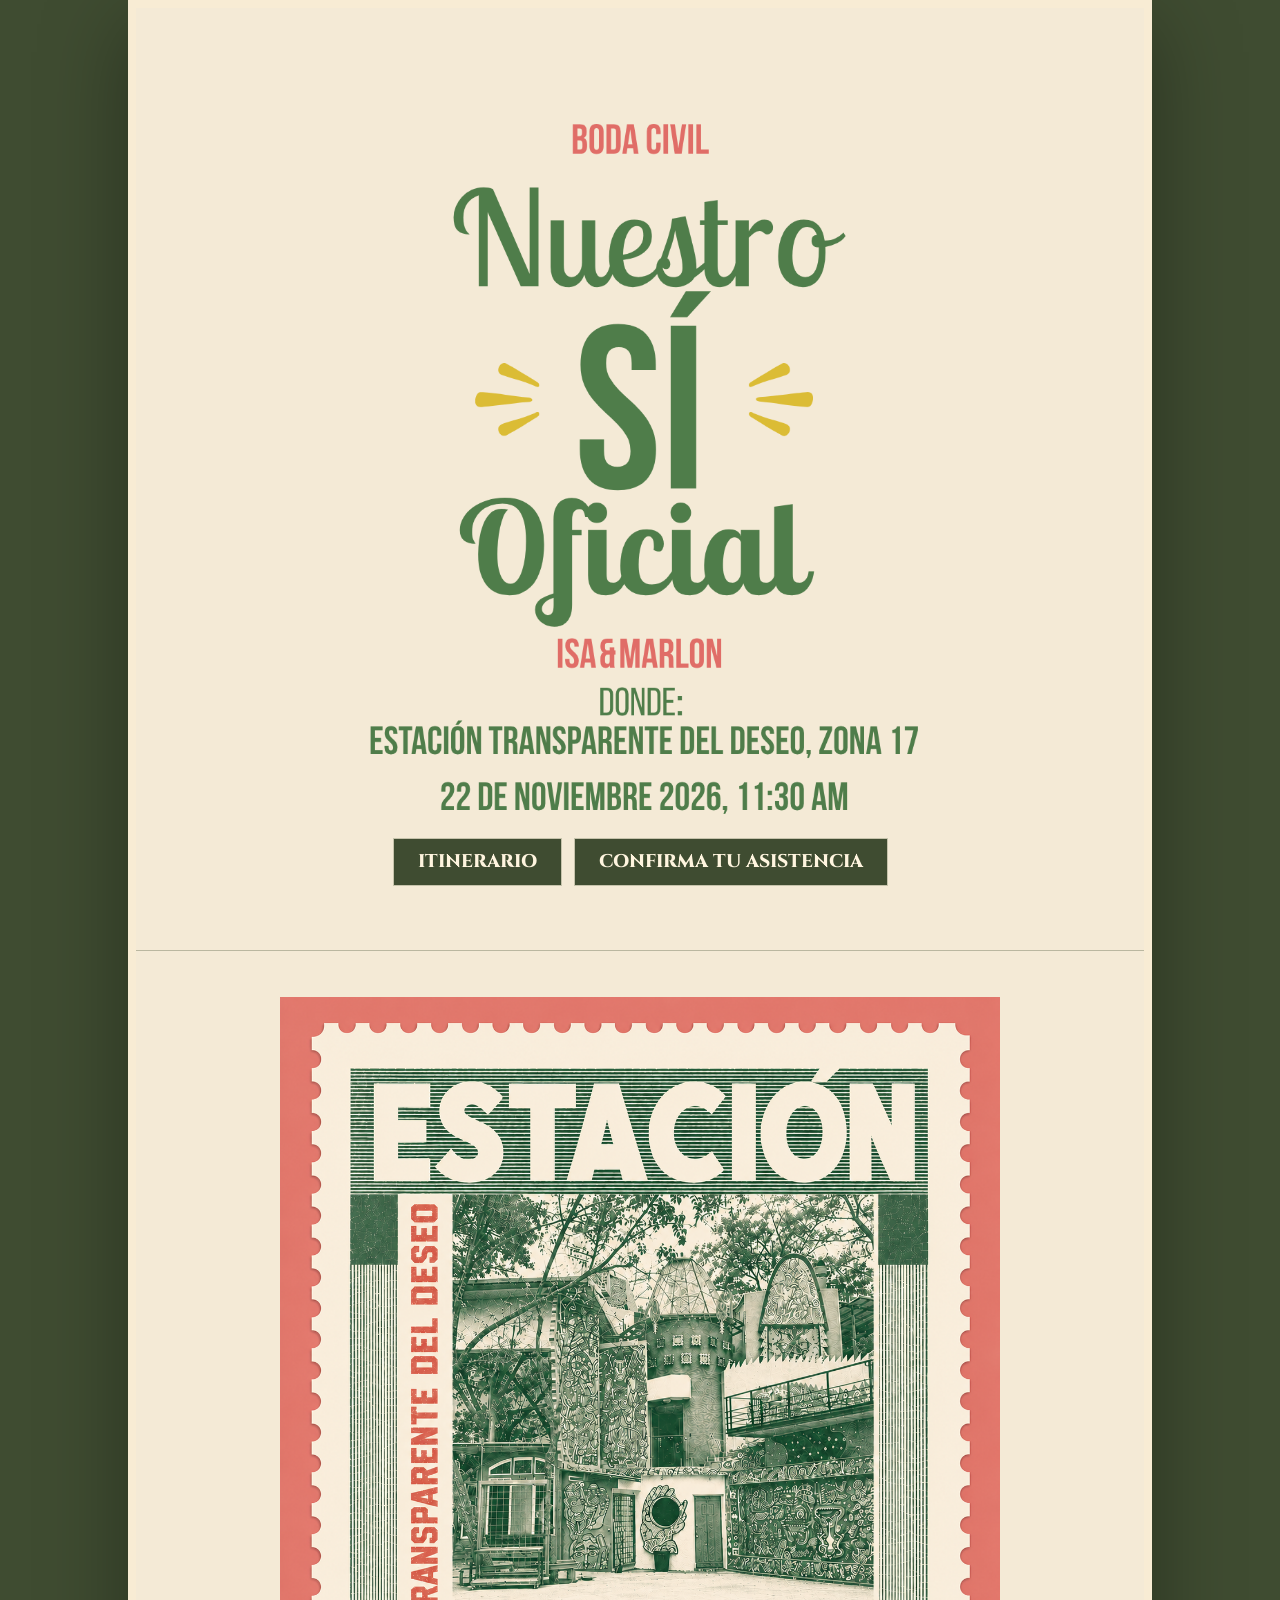
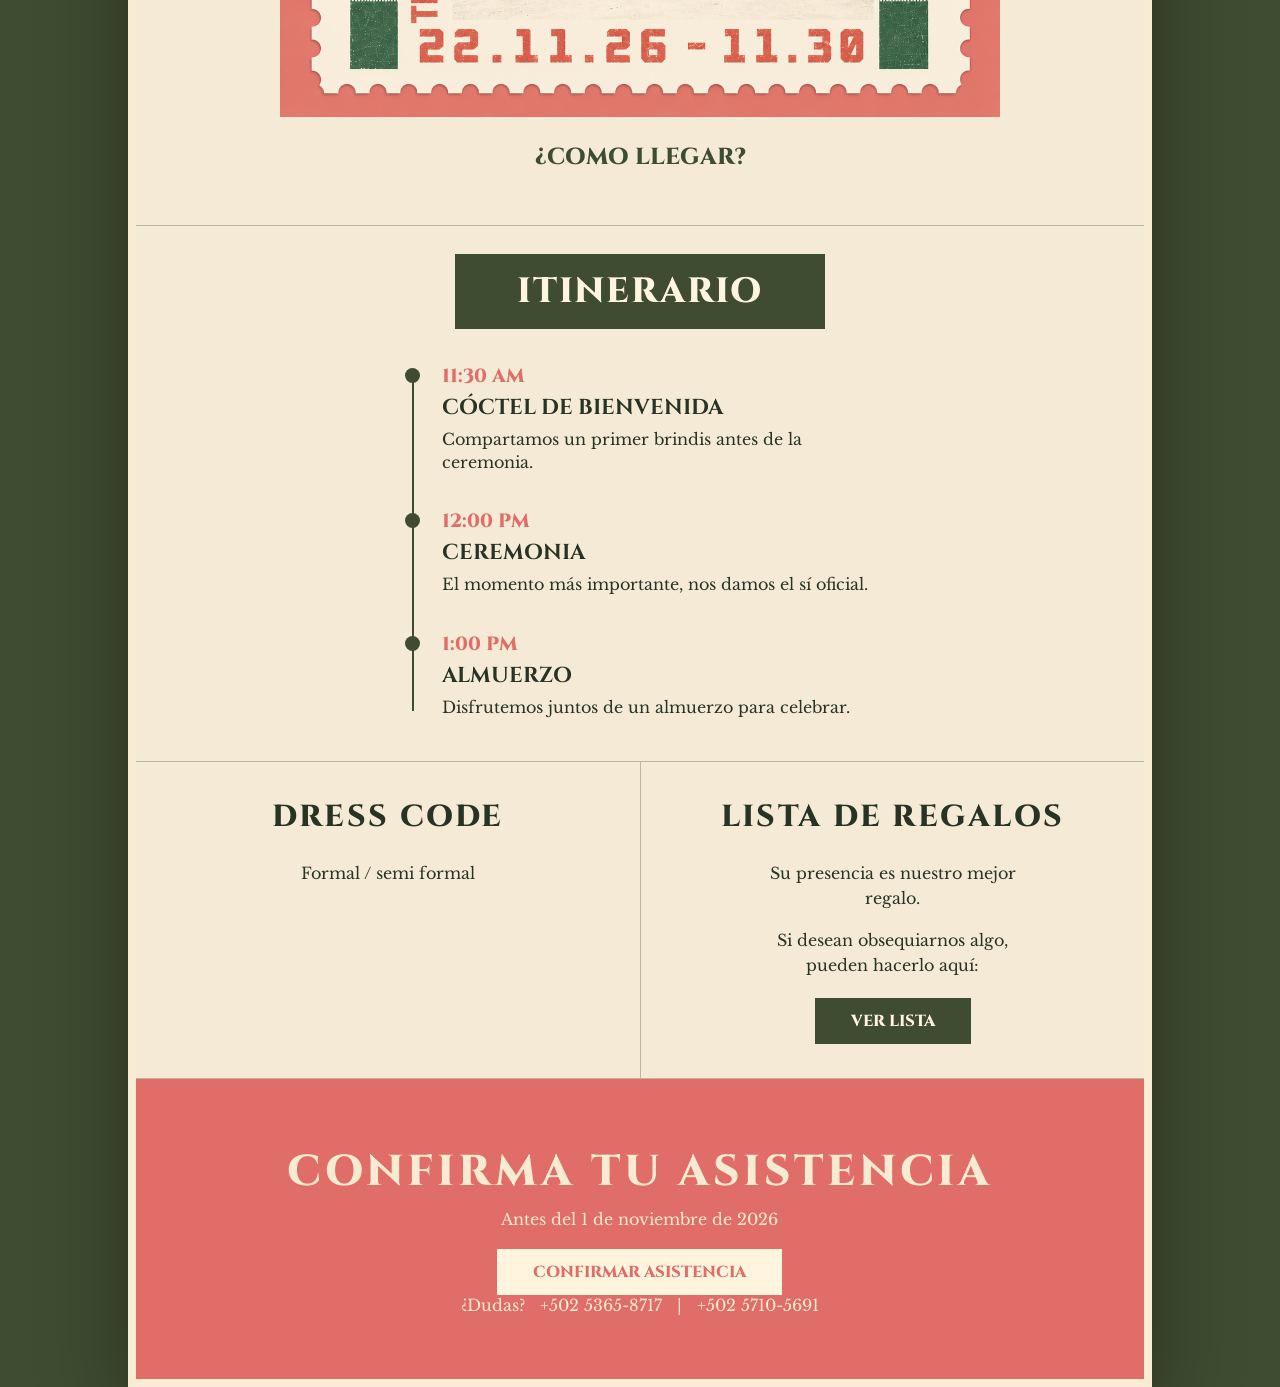
==== civil/index.html @ 9ce02ec8 "changed homepage-title, added postal, changed background color" ====
<!DOCTYPE html>
<html lang="es">
<head>
  <meta charset="UTF-8">
  <meta name="viewport" content="width=device-width, initial-scale=1.0">
  <title>Boda Civil | Isa & Marlon</title>
  <link rel="preconnect" href="https://fonts.googleapis.com">
  <link rel="preconnect" href="https://fonts.gstatic.com" crossorigin>
  <link href="https://fonts.googleapis.com/css2?family=Cinzel:wght@600;700;800&family=Libre+Baskerville:ital,wght@0,400;0,700;1,400&family=Parisienne&display=swap" rel="stylesheet">
  <link rel="stylesheet" href="/civil/style.css">
</head>
<body>
  <main class="civil-poster">
    <section class="civil-hero" id="inicio">
      <div class="hero-title">
        <img class="homepage-title" src="/civil/assets/homepage-title.png" alt="Boda civil. Isa y Marlon. Nuestro sí oficial. 24 de mayo de 2025. ¡Nos encantaría que nos acompañes!">
        <nav class="civil-nav" aria-label="Navegación boda civil">
          <a href="#itinerario">Itinerario</a>
          <a href="#asistencia">Confirma tu asistencia</a>
        </nav>
      </div>
    </section>

    <section class="postal-section" aria-label="Postal de boda civil">
      <a class="postal-link" href="https://waze.com/ul/h9fxem99bb" target="_blank" rel="noopener" aria-label="Abrir ubicación de la boda civil en Waze">
        <img class="postal-image" src="/civil/assets/postal.PNG" alt="Postal de la boda civil de Isa y Marlon">
      </a>
      <a class="postal-directions" href="https://waze.com/ul/h9fxem99bb" target="_blank" rel="noopener">¿Como llegar?</a>
    </section>

    <section class="itinerary" id="itinerario">
      <h2>Itinerario</h2>
      <div class="timeline">
        <ol class="timeline-list">
          <li>
            <time>11:30 AM</time>
            <h3>Cóctel de bienvenida</h3>
            <p>Compartamos un primer brindis antes de la ceremonia.</p>
          </li>
          <li>
            <time>12:00 PM</time>
            <h3>Ceremonia</h3>
            <p>El momento más importante, nos damos el sí oficial.</p>
          </li>
          <li>
            <time>1:00 PM</time>
            <h3>Almuerzo</h3>
            <p>Disfrutemos juntos de un almuerzo para celebrar.</p>
          </li>
        </ol>
      </div>
    </section>

    <section class="info-grid">
      <article class="dress-code">
        <h2>Dress code</h2>
        <p>Formal / semi formal</p>
      </article>

      <article class="gifts">
        <h2>Lista de regalos</h2>
        <p>Su presencia es nuestro mejor regalo.</p>
        <p>Si desean obsequiarnos algo, pueden hacerlo aquí:</p>
        <button class="button" type="button" data-open-gifts>Ver lista</button>
      </article>
    </section>

    <section class="rsvp" id="asistencia">
      <div class="rsvp-copy">
        <h2>Confirma tu asistencia</h2>
        <p>Antes del 1 de noviembre de 2026</p>
        <button class="rsvp-button" type="button" data-open-rsvp>Confirmar asistencia</button>
        <p class="contact">¿Dudas? &nbsp; +502 5365-8717 &nbsp; | &nbsp; +502 5710-5691</p>
      </div>
    </section>

  </main>

  <div class="modal" data-rsvp-modal aria-hidden="true">
    <div class="modal-backdrop" data-close-rsvp></div>
    <form class="rsvp-form" data-rsvp-form data-allow-plus-one="true">
      <input type="hidden" name="sheetName" value="Sheet2">
      <button class="modal-close" type="button" data-close-rsvp aria-label="Cerrar formulario">×</button>
      <h2>Confirma tu asistencia</h2>

      <label>
        Nombre del invitado
        <input type="text" name="guestName" autocomplete="name" required>
      </label>

      <label data-plus-one-field>
        Nombre del/la acompañante
        <input type="text" name="companionName" autocomplete="name">
      </label>

      <label class="checkbox-field" data-children-field>
        <input type="checkbox" name="hasChildren" data-children-checkbox>
        Vienen niños
      </label>

      <label class="children-count" data-children-count data-children-field>
        ¿Cuántos niños?
        <input type="number" name="childrenCount" min="1" step="1" disabled>
      </label>

      <button class="rsvp-button" type="submit">Enviar confirmación</button>
      <p class="form-message" data-form-message role="status"></p>
    </form>
  </div>

  <div class="modal gifts-modal" data-gifts-modal aria-hidden="true">
    <div class="modal-backdrop" data-close-gifts></div>
    <div class="image-modal-panel" role="dialog" aria-modal="true" aria-label="Lista de regalos">
      <button class="modal-close" type="button" data-close-gifts aria-label="Cerrar lista de regalos">×</button>
      <a class="image-modal-link" href="https://www2.max.com.gt/bodas/index/regalos/boda/43006/pareja/fuentes-montes/fecha/28-11-2026" target="_blank" rel="noopener" aria-label="Abrir lista de regalos en Bodas Max">
        <img class="image-modal-image" src="/assets/bodasmax.png" alt="Lista de regalos en Bodas Max">
      </a>
      <img class="image-modal-image" src="/assets/bodassiman.png" alt="Lista de regalos en Bodas Siman">
    </div>
  </div>

  <script src="/script.js"></script>
</body>
</html>
---- civil/style.css ----
:root {
  --paper: #f4ead6;
  --paper-deep: #ead8bb;
  --ink: #293323;
  --green: #3f4c31;
  --gold: #b58a4a;
  --rose: #e06d67;
  --cream: #fff5df;
}

* {
  box-sizing: border-box;
}

html {
  scroll-behavior: smooth;
}

body {
  margin: 0;
  color: var(--ink);
  background: var(--green);
  font-family: "Libre Baskerville", Georgia, serif;
}

body::before {
  content: none;
}

a {
  color: inherit;
  text-decoration: none;
}

button,
input {
  font: inherit;
}

.civil-poster {
  width: min(100%, 1024px);
  margin: 0 auto;
  overflow: hidden;
  background: var(--paper);
  border: 8px solid #f8ecd4;
  box-shadow: 0 24px 80px rgba(0, 0, 0, .35);
}

.civil-nav {
  display: flex;
  flex-wrap: wrap;
  align-items: center;
  justify-content: center;
  gap: 12px;
  margin-top: clamp(-22px, -4vw, -12px);
  width: 100%;
  font-family: "Cinzel", serif;
  font-size: clamp(.92rem, 2vw, 1.15rem);
  font-weight: 800;
  text-transform: uppercase;
}

.civil-nav a {
  display: inline-flex;
  align-items: center;
  justify-content: center;
  min-height: 48px;
  padding: 0 24px;
  color: var(--cream);
  background: var(--green);
  border: 1px solid rgba(255, 245, 223, .7);
  line-height: 1;
}

.civil-nav a:hover,
.civil-nav a:focus-visible {
  background: var(--rose);
}

.civil-hero {
  position: relative;
  display: grid;
  place-items: center;
  min-height: 900px;
  padding: 80px 30px 64px;
  text-align: center;
}

.hero-title {
  position: relative;
  z-index: 2;
  display: grid;
  gap: 12px;
  justify-items: center;
  width: 100%;
}

.homepage-title {
  display: block;
  width: min(92%, 720px);
  max-height: 760px;
  height: auto;
  object-fit: contain;
}

.eyebrow,
.date,
.names,
.itinerary h2,
.info-grid h2,
.rsvp h2 {
  font-family: "Cinzel", serif;
  font-weight: 800;
  text-transform: uppercase;
}

.eyebrow {
  margin: 0 0 14px;
  color: var(--green);
  font-size: 1.35rem;
  letter-spacing: .18em;
}

.hero-title h1 {
  margin: 0;
  color: var(--green);
  font-family: "Cinzel", serif;
  font-size: clamp(4rem, 12vw, 8.6rem);
  line-height: .84;
  text-transform: uppercase;
}

.hero-title h1 span {
  display: block;
  font-size: 1.55em;
  line-height: .78;
}

.hero-title h1::after {
  display: block;
  content: "Oficial";
  color: var(--rose);
}

.names {
  margin: 22px 0 12px;
  font-size: clamp(1.5rem, 4vw, 2.35rem);
  letter-spacing: .08em;
}

.date {
  margin: 0 0 28px;
  color: var(--green);
  font-size: clamp(1rem, 2.6vw, 1.35rem);
  letter-spacing: .09em;
}

.intro,
.invitation {
  width: min(100%, 380px);
  margin: 0 auto 14px;
  line-height: 1.55;
}

.invitation {
  font-style: italic;
  font-weight: 700;
}

.postal-section {
  display: grid;
  gap: 18px;
  justify-items: center;
  padding: 46px 34px;
  border-top: 1px solid rgba(63, 76, 49, .32);
  border-bottom: 1px solid rgba(63, 76, 49, .32);
}

.postal-link {
  display: block;
  width: min(100%, 720px);
  transition: filter .18s ease, transform .18s ease;
}

.postal-link:hover,
.postal-link:focus-visible {
  filter: drop-shadow(4px 6px 0 rgba(63, 76, 49, .18));
  transform: translateY(-3px);
}

.postal-image {
  display: block;
  width: 100%;
  height: auto;
  object-fit: contain;
}

.postal-directions {
  display: inline-flex;
  align-items: center;
  justify-content: center;
  min-height: 44px;
  color: var(--green);
  font-family: "Cinzel", serif;
  font-size: clamp(1.1rem, 2.6vw, 1.45rem);
  font-weight: 800;
  text-transform: uppercase;
}

.postal-directions:hover,
.postal-directions:focus-visible {
  color: var(--rose);
}

.itinerary {
  padding: 0 26px 42px;
  border-bottom: 1px solid rgba(63, 76, 49, .32);
}

.itinerary h2 {
  width: fit-content;
  margin: 28px auto 34px;
  padding: 14px 62px;
  color: var(--cream);
  background: var(--green);
  font-size: clamp(1.6rem, 4vw, 2.2rem);
  letter-spacing: .05em;
}

.timeline {
  display: grid;
  grid-template-columns: minmax(260px, 480px);
  justify-content: center;
}

.timeline-list {
  position: relative;
  display: grid;
  gap: 34px;
  margin: 0;
  padding: 0 0 0 42px;
  list-style: none;
}

.timeline-list::before {
  position: absolute;
  top: 8px;
  bottom: 8px;
  left: 12px;
  width: 2px;
  content: "";
  background: var(--green);
}

.timeline-list li {
  position: relative;
}

.timeline-list li::before {
  position: absolute;
  top: 5px;
  left: -37px;
  width: 15px;
  height: 15px;
  content: "";
  background: var(--green);
  border-radius: 999px;
}

.timeline-list time {
  color: var(--rose);
  font-family: "Cinzel", serif;
  font-size: 1.2rem;
  font-weight: 800;
}

.timeline-list h3 {
  margin: 4px 0 6px;
  font-family: "Cinzel", serif;
  font-size: 1.35rem;
  text-transform: uppercase;
}

.timeline-list p {
  margin: 0;
  line-height: 1.45;
}

.info-grid {
  display: grid;
  grid-template-columns: 1fr 1fr;
  border-bottom: 1px solid rgba(63, 76, 49, .32);
}

.info-grid article {
  min-height: 280px;
  padding: 34px 28px;
  text-align: center;
}

.info-grid article + article {
  border-left: 1px solid rgba(63, 76, 49, .32);
}

.info-grid h2 {
  margin: 0 0 24px;
  font-size: clamp(1.4rem, 3vw, 1.9rem);
  letter-spacing: .08em;
}

.dress-code p,
.gifts p {
  margin: 18px auto 0;
  max-width: 280px;
  line-height: 1.55;
}

.button,
.rsvp-button {
  display: inline-flex;
  align-items: center;
  justify-content: center;
  min-height: 46px;
  margin-top: 20px;
  padding: 0 36px;
  color: var(--cream);
  background: var(--green);
  border: 0;
  font-family: "Cinzel", serif;
  font-weight: 800;
  text-transform: uppercase;
  cursor: pointer;
}

.button:hover,
.button:focus-visible,
.rsvp-button:hover,
.rsvp-button:focus-visible {
  background: #52613f;
}

.rsvp {
  position: relative;
  display: grid;
  place-items: center;
  min-height: 300px;
  overflow: hidden;
  padding: 48px 34px;
  color: #f9ead2;
  background: var(--rose);
  text-align: center;
}

.rsvp-copy {
  position: relative;
  z-index: 2;
}

.rsvp h2 {
  margin: 0 0 8px;
  font-size: clamp(1.9rem, 4vw, 2.7rem);
  letter-spacing: .09em;
}

.rsvp p {
  margin: 0;
}

.rsvp-button {
  color: var(--rose);
  background: var(--cream);
}

.rsvp-button:hover,
.rsvp-button:focus-visible {
  color: var(--cream);
}

.contact {
  margin-top: 28px;
}

.modal {
  position: fixed;
  inset: 0;
  z-index: 10;
  display: none;
  align-items: center;
  justify-content: center;
  padding: 22px;
}

.modal.is-open {
  display: flex;
}

.modal-backdrop {
  position: absolute;
  inset: 0;
  background: rgba(27, 30, 22, .68);
}

.rsvp-form,
.image-modal-panel {
  position: relative;
  z-index: 1;
  width: min(100%, 480px);
  max-height: min(92vh, 760px);
  overflow: auto;
  padding: 34px;
  background: var(--paper);
  border: 2px solid var(--gold);
  box-shadow: 0 20px 60px rgba(0, 0, 0, .35);
}

.rsvp-form {
  display: grid;
  gap: 18px;
}

.rsvp-form h2 {
  margin: 0;
  font-family: "Cinzel", serif;
  text-align: center;
  text-transform: uppercase;
}

.rsvp-form label {
  display: grid;
  gap: 8px;
  font-size: .95rem;
}

.rsvp-form [hidden] {
  display: none !important;
}

.rsvp-form input[type="text"],
.rsvp-form input[type="number"] {
  width: 100%;
  min-height: 44px;
  padding: 8px 12px;
  border: 1px solid rgba(63, 76, 49, .45);
  background: #fff9ee;
}

.checkbox-field {
  display: flex;
  grid-template-columns: auto 1fr;
  align-items: center;
}

.children-count {
  display: none;
}

.children-count.is-visible {
  display: grid;
}

.modal-close {
  position: absolute;
  top: 10px;
  right: 12px;
  width: 34px;
  height: 34px;
  color: var(--green);
  background: transparent;
  border: 0;
  font-size: 1.8rem;
  line-height: 1;
  cursor: pointer;
}

.form-message {
  min-height: 24px;
  margin: 0;
  text-align: center;
}

.loading-dots span {
  display: inline-block;
  width: 5px;
  height: 5px;
  margin-left: 3px;
  background: currentColor;
  border-radius: 999px;
  animation: pulse 1s infinite ease-in-out;
}

.loading-dots span:nth-child(2) {
  animation-delay: .15s;
}

.loading-dots span:nth-child(3) {
  animation-delay: .3s;
}

.image-modal-panel {
  display: grid;
  justify-items: center;
  gap: 18px;
  width: min(100%, 700px);
}

.image-modal-image {
  display: block;
  width: min(100%, 520px);
  height: auto;
}

@keyframes pulse {
  0%,
  80%,
  100% {
    opacity: .35;
    transform: translateY(0);
  }

  40% {
    opacity: 1;
    transform: translateY(-2px);
  }
}

@media (max-width: 760px) {
  .civil-poster {
    border-width: 0;
  }

  .civil-nav {
    gap: 10px;
  }

  .civil-hero {
    min-height: auto;
    padding: 56px 18px 42px;
  }

  .hero-title {
    width: min(100%, 520px);
  }

  .homepage-title {
    width: min(92vw, 390px);
    max-height: 620px;
  }

  .postal-section {
    padding: 36px 20px;
  }

  .postal-link {
    width: min(100%, 520px);
  }

  .timeline,
  .info-grid {
    grid-template-columns: 1fr;
  }

  .timeline {
    gap: 28px;
  }

  .info-grid article + article {
    border-top: 1px solid rgba(63, 76, 49, .32);
    border-left: 0;
  }

}

@media (max-width: 520px) {
  .civil-nav {
    font-size: 1rem;
  }

  .civil-nav a {
    width: min(100%, 280px);
    min-height: 46px;
  }

  .civil-hero {
    min-height: auto;
  }

  .homepage-title {
    width: min(92vw, 390px);
  }

  .itinerary h2 {
    padding-inline: 36px;
  }

  .timeline-list {
    padding-left: 36px;
  }

  .contact {
    line-height: 1.8;
  }

}
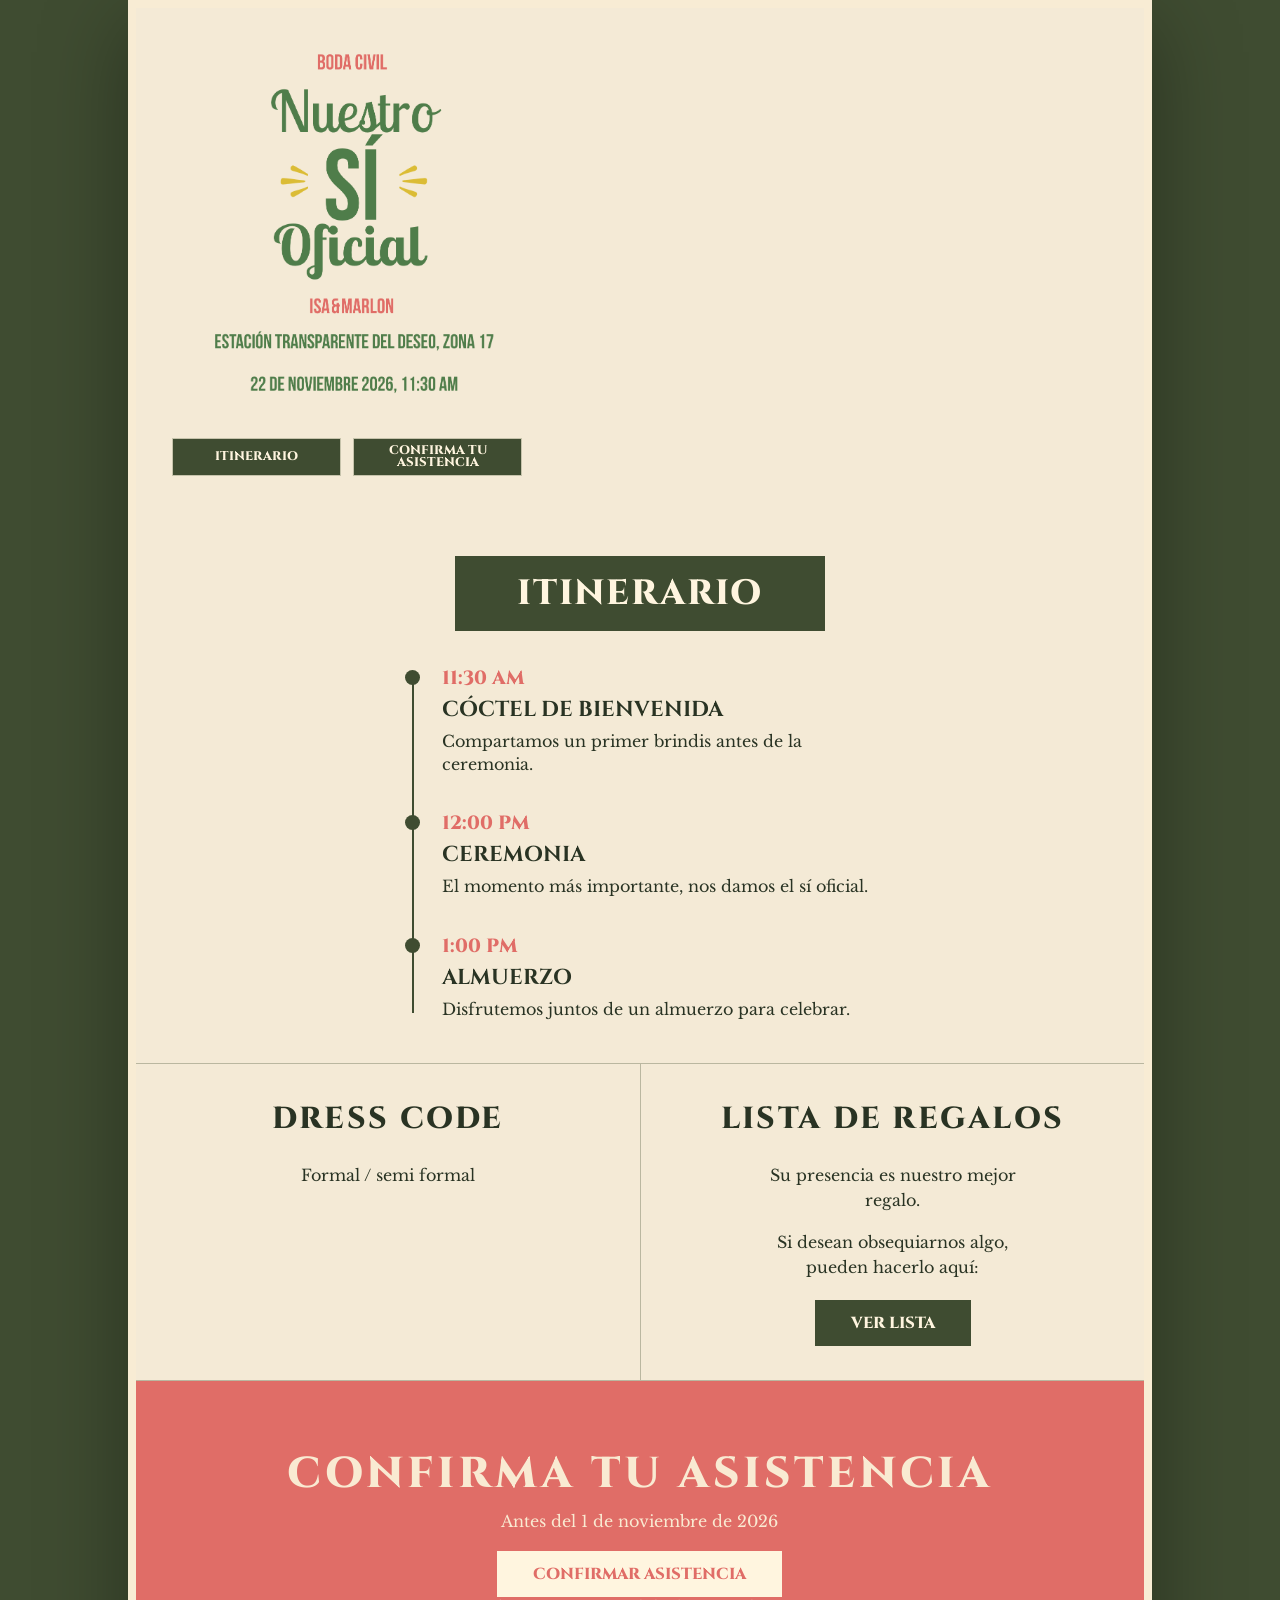
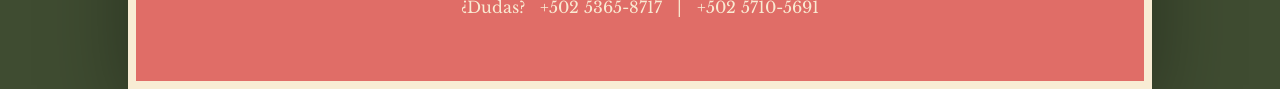
==== commit e1b86b46: "finished web and mobile design, TODO dress code icon" ====
--- a/civil/index.html
+++ b/civil/index.html
@@ -14,18 +14,15 @@
     <section class="civil-hero" id="inicio">
       <div class="hero-title">
         <img class="homepage-title" src="/civil/assets/homepage-title.png" alt="Boda civil. Isa y Marlon. Nuestro sí oficial. 24 de mayo de 2025. ¡Nos encantaría que nos acompañes!">
-        <nav class="civil-nav" aria-label="Navegación boda civil">
-          <a href="#itinerario">Itinerario</a>
-          <a href="#asistencia">Confirma tu asistencia</a>
-        </nav>
+        <div class="hero-art-wrap">
+          <img class="hero-art" src="/civil/assets/art.png" alt="" aria-hidden="true">
+          <a class="hero-directions" href="https://waze.com/ul/h9fxem99bb" target="_blank" rel="noopener">¿Como llegar?</a>
+          <nav class="civil-nav" aria-label="Navegación boda civil">
+            <a href="#itinerario">Itinerario</a>
+            <a href="#asistencia">Confirma tu asistencia</a>
+          </nav>
+        </div>
       </div>
-    </section>
-
-    <section class="postal-section" aria-label="Postal de boda civil">
-      <a class="postal-link" href="https://waze.com/ul/h9fxem99bb" target="_blank" rel="noopener" aria-label="Abrir ubicación de la boda civil en Waze">
-        <img class="postal-image" src="/civil/assets/postal.PNG" alt="Postal de la boda civil de Isa y Marlon">
-      </a>
-      <a class="postal-directions" href="https://waze.com/ul/h9fxem99bb" target="_blank" rel="noopener">¿Como llegar?</a>
     </section>
 
     <section class="itinerary" id="itinerario">
--- a/civil/style.css
+++ b/civil/style.css
@@ -47,15 +47,18 @@
 }
 
 .civil-nav {
-  display: flex;
-  flex-wrap: wrap;
+  z-index: 3;
+  display: grid;
+  grid-template-columns: repeat(2, minmax(0, 1fr));
   align-items: center;
   justify-content: center;
   gap: 12px;
-  margin-top: clamp(-22px, -4vw, -12px);
-  width: 100%;
-  font-family: "Cinzel", serif;
-  font-size: clamp(.92rem, 2vw, 1.15rem);
+  grid-column: 1;
+  grid-row: 2;
+  width: min(100%, 350px);
+  margin-top: 16px;
+  font-family: "Cinzel", serif;
+  font-size: clamp(.62rem, 1vw, .78rem);
   font-weight: 800;
   text-transform: uppercase;
 }
@@ -64,12 +67,13 @@
   display: inline-flex;
   align-items: center;
   justify-content: center;
-  min-height: 48px;
-  padding: 0 24px;
+  min-height: 38px;
+  padding: 0 10px;
   color: var(--cream);
   background: var(--green);
   border: 1px solid rgba(255, 245, 223, .7);
   line-height: 1;
+  text-align: center;
 }
 
 .civil-nav a:hover,
@@ -81,8 +85,8 @@
   position: relative;
   display: grid;
   place-items: center;
-  min-height: 900px;
-  padding: 80px 30px 64px;
+  min-height: 520px;
+  padding: 24px 36px 48px;
   text-align: center;
 }
 
@@ -90,17 +94,61 @@
   position: relative;
   z-index: 2;
   display: grid;
-  gap: 12px;
-  justify-items: center;
+  grid-template-columns: minmax(260px, 370px) minmax(0, 1fr);
+  grid-template-rows: auto auto;
+  gap: 0;
+  align-items: end;
+  justify-items: start;
   width: 100%;
 }
 
 .homepage-title {
+  grid-column: 1;
+  grid-row: 1;
   display: block;
-  width: min(92%, 720px);
-  max-height: 760px;
+  width: min(100%, 360px);
+  max-height: 390px;
   height: auto;
   object-fit: contain;
+  object-position: center;
+}
+
+.hero-art-wrap {
+  display: contents;
+}
+
+.hero-art {
+  grid-column: 2;
+  grid-row: 1 / span 2;
+  align-self: end;
+  justify-self: center;
+  display: block;
+  width: min(112%, 720px);
+  height: auto;
+  object-position: center;
+  pointer-events: none;
+}
+
+.hero-directions {
+  display: none;
+  align-items: center;
+  justify-content: center;
+  min-height: 44px;
+  margin-top: 14px;
+  padding: 0 22px;
+  color: var(--green);
+  border: 1px solid rgba(63, 76, 49, .7);
+  font-family: "Cinzel", serif;
+  font-size: clamp(1rem, 2.4vw, 1.3rem);
+  font-weight: 800;
+  text-transform: uppercase;
+}
+
+.hero-directions:hover,
+.hero-directions:focus-visible {
+  color: var(--cream);
+  background: var(--rose);
+  border-color: var(--rose);
 }
 
 .eyebrow,
@@ -165,51 +213,6 @@
 .invitation {
   font-style: italic;
   font-weight: 700;
-}
-
-.postal-section {
-  display: grid;
-  gap: 18px;
-  justify-items: center;
-  padding: 46px 34px;
-  border-top: 1px solid rgba(63, 76, 49, .32);
-  border-bottom: 1px solid rgba(63, 76, 49, .32);
-}
-
-.postal-link {
-  display: block;
-  width: min(100%, 720px);
-  transition: filter .18s ease, transform .18s ease;
-}
-
-.postal-link:hover,
-.postal-link:focus-visible {
-  filter: drop-shadow(4px 6px 0 rgba(63, 76, 49, .18));
-  transform: translateY(-3px);
-}
-
-.postal-image {
-  display: block;
-  width: 100%;
-  height: auto;
-  object-fit: contain;
-}
-
-.postal-directions {
-  display: inline-flex;
-  align-items: center;
-  justify-content: center;
-  min-height: 44px;
-  color: var(--green);
-  font-family: "Cinzel", serif;
-  font-size: clamp(1.1rem, 2.6vw, 1.45rem);
-  font-weight: 800;
-  text-transform: uppercase;
-}
-
-.postal-directions:hover,
-.postal-directions:focus-visible {
-  color: var(--rose);
 }
 
 .itinerary {
@@ -530,28 +533,54 @@
 
   .civil-nav {
     gap: 10px;
+    grid-column: auto;
+    grid-row: auto;
+    width: min(92%, 520px);
+    margin-top: 10px;
+    font-size: clamp(.72rem, 3vw, .9rem);
+  }
+
+  .civil-nav a {
+    min-height: 48px;
   }
 
   .civil-hero {
     min-height: auto;
-    padding: 56px 18px 42px;
+    padding: 24px 0 42px;
   }
 
   .hero-title {
+    grid-template-columns: 1fr;
+    grid-template-rows: auto;
+    width: 100%;
+    justify-items: center;
+  }
+
+  .homepage-title {
+    width: min(92%, 390px);
+    max-height: 620px;
+  }
+
+  .hero-art-wrap {
+    display: grid;
+    justify-items: center;
     width: min(100%, 520px);
-  }
-
-  .homepage-title {
-    width: min(92vw, 390px);
-    max-height: 620px;
-  }
-
-  .postal-section {
-    padding: 36px 20px;
-  }
-
-  .postal-link {
-    width: min(100%, 520px);
+    margin-top: -12px;
+  }
+
+  .hero-art {
+    grid-column: auto;
+    grid-row: auto;
+    width: 100%;
+    opacity: 1;
+  }
+
+  .hero-directions {
+    display: inline-flex;
+    min-height: 42px;
+    margin-top: 12px;
+    padding: 0 18px;
+    font-size: clamp(.9rem, 3.8vw, 1.05rem);
   }
 
   .timeline,
@@ -572,12 +601,12 @@
 
 @media (max-width: 520px) {
   .civil-nav {
-    font-size: 1rem;
+    font-size: clamp(.64rem, 3.2vw, .78rem);
   }
 
   .civil-nav a {
-    width: min(100%, 280px);
     min-height: 46px;
+    padding: 0 8px;
   }
 
   .civil-hero {
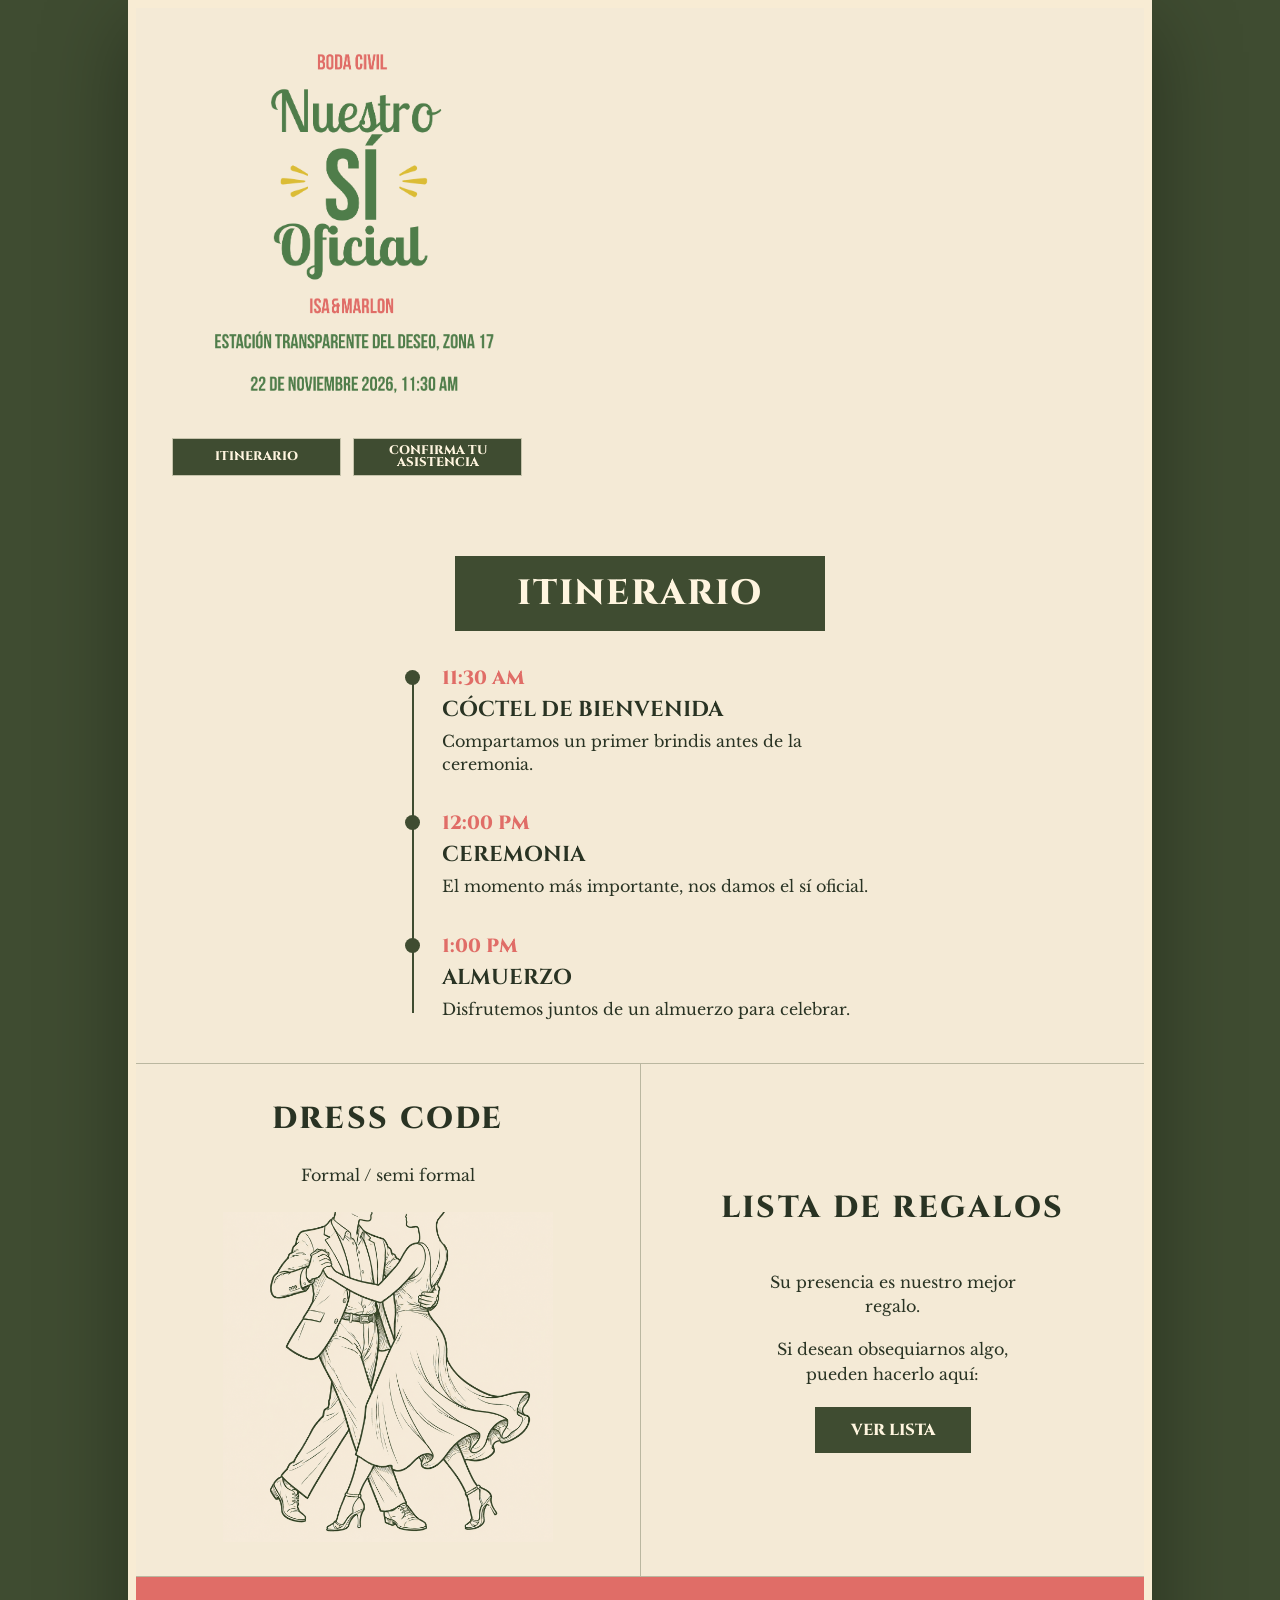
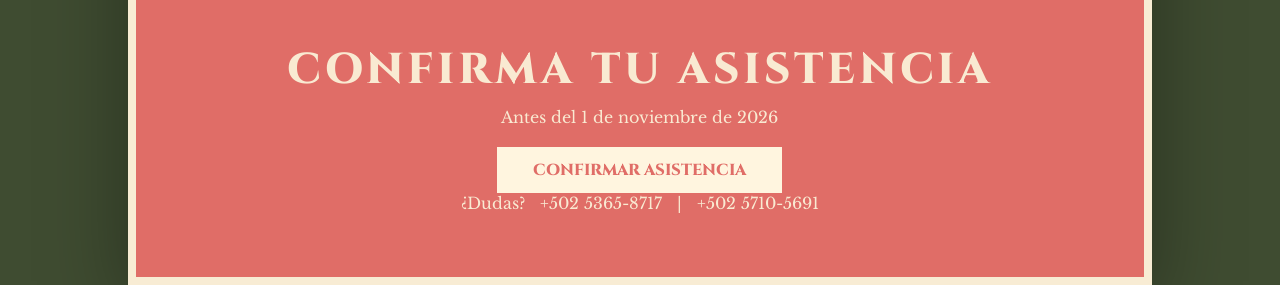
==== commit 94590228: "added dress code for civil wedding" ====
--- a/civil/index.html
+++ b/civil/index.html
@@ -52,6 +52,7 @@
       <article class="dress-code">
         <h2>Dress code</h2>
         <p>Formal / semi formal</p>
+        <img class="dress-code-image" src="/civil/assets/dresscode.png" alt="Inspiración de vestimenta formal y semiformal para la boda civil" loading="lazy">
       </article>
 
       <article class="gifts">
@@ -109,10 +110,12 @@
     <div class="modal-backdrop" data-close-gifts></div>
     <div class="image-modal-panel" role="dialog" aria-modal="true" aria-label="Lista de regalos">
       <button class="modal-close" type="button" data-close-gifts aria-label="Cerrar lista de regalos">×</button>
-      <a class="image-modal-link" href="https://www2.max.com.gt/bodas/index/regalos/boda/43006/pareja/fuentes-montes/fecha/28-11-2026" target="_blank" rel="noopener" aria-label="Abrir lista de regalos en Bodas Max">
+      <a class="image-modal-link" href="https://www.cemaco.com/list/BodaFuentesMontes28112026" target="_blank" rel="noopener" aria-label="Abrir lista de regalos en Cemaco">
         <img class="image-modal-image" src="/assets/bodasmax.png" alt="Lista de regalos en Bodas Max">
       </a>
-      <img class="image-modal-image" src="/assets/bodassiman.png" alt="Lista de regalos en Bodas Siman">
+      <a class="image-modal-link" href="https://simangiftregistry.web.app/table/20010533" target="_blank" rel="noopener" aria-label="Abrir lista de regalos en Bodas Siman">
+        <img class="image-modal-image" src="/assets/bodassiman.png" alt="Lista de regalos en Bodas Siman">
+      </a>
     </div>
   </div>
 
--- a/civil/style.css
+++ b/civil/style.css
@@ -316,6 +316,19 @@
   margin: 18px auto 0;
   max-width: 280px;
   line-height: 1.55;
+}
+
+.dress-code-image {
+  display: block;
+  width: min(100%, 330px);
+  height: auto;
+  margin: 24px auto 0;
+}
+
+.gifts {
+  display: grid;
+  align-content: center;
+  justify-items: center;
 }
 
 .button,
@@ -502,13 +515,24 @@
 .image-modal-panel {
   display: grid;
   justify-items: center;
-  gap: 18px;
-  width: min(100%, 700px);
+  gap: 0;
+  width: min(100%, 640px);
+  max-height: calc(100vh - 48px);
+  overflow-y: auto;
+  padding: 0;
+  background: transparent;
+  border: 0;
+  box-shadow: none;
+}
+
+.image-modal-link {
+  display: block;
+  width: 100%;
 }
 
 .image-modal-image {
   display: block;
-  width: min(100%, 520px);
+  width: 100%;
   height: auto;
 }
 
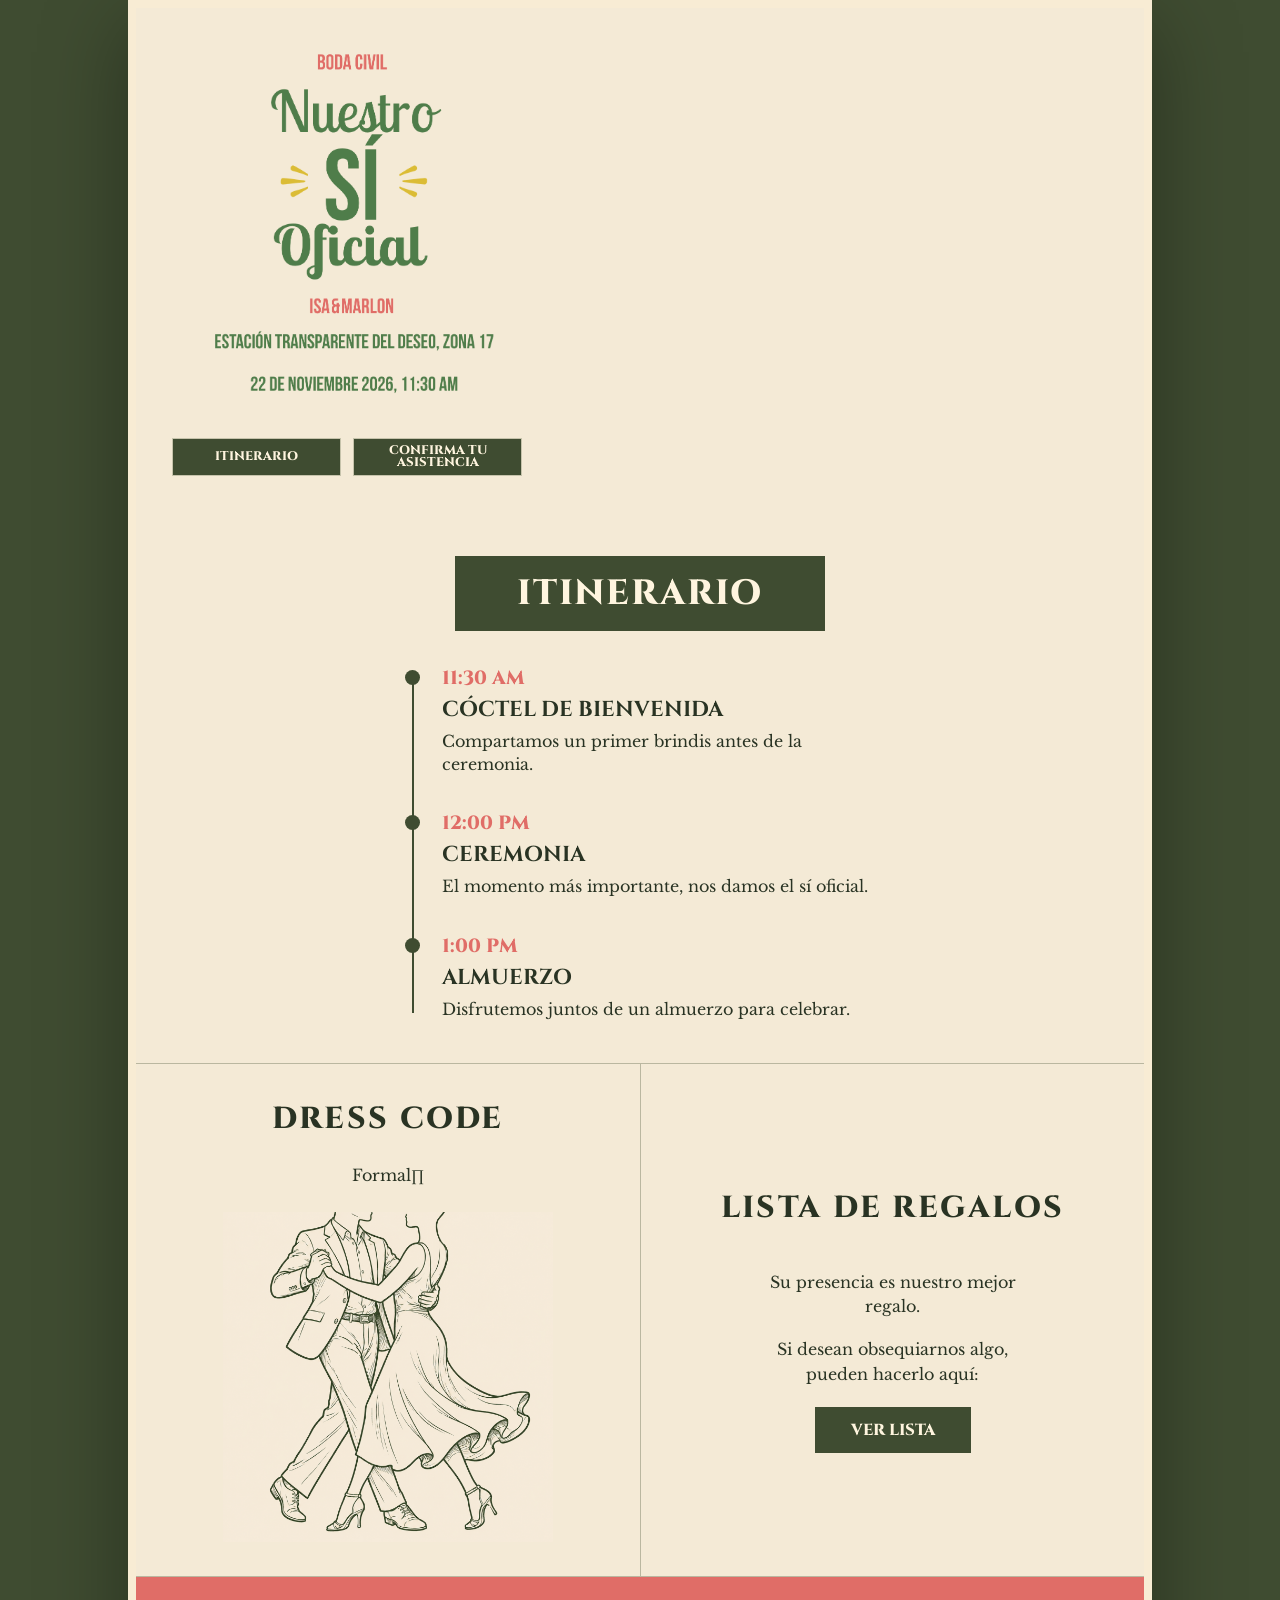
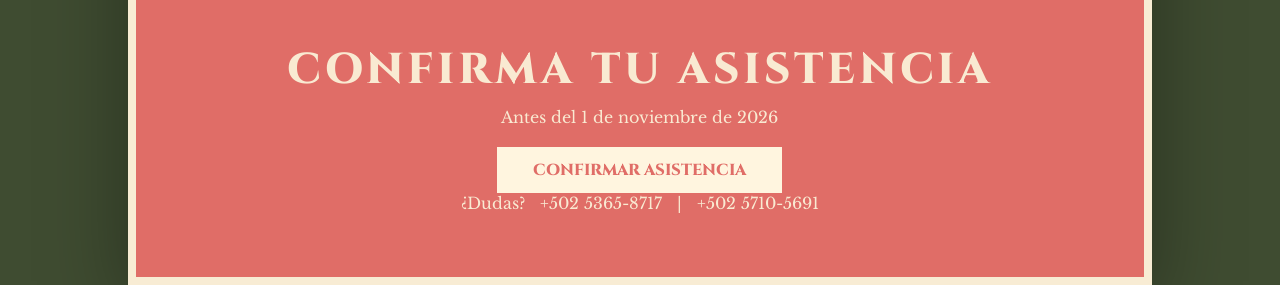
==== commit 1d75779e: "changed civil wedding dresscode text" ====
--- a/civil/index.html
+++ b/civil/index.html
@@ -51,7 +51,7 @@
     <section class="info-grid">
       <article class="dress-code">
         <h2>Dress code</h2>
-        <p>Formal / semi formal</p>
+        <p>Formal∏</p>
         <img class="dress-code-image" src="/civil/assets/dresscode.png" alt="Inspiración de vestimenta formal y semiformal para la boda civil" loading="lazy">
       </article>
 
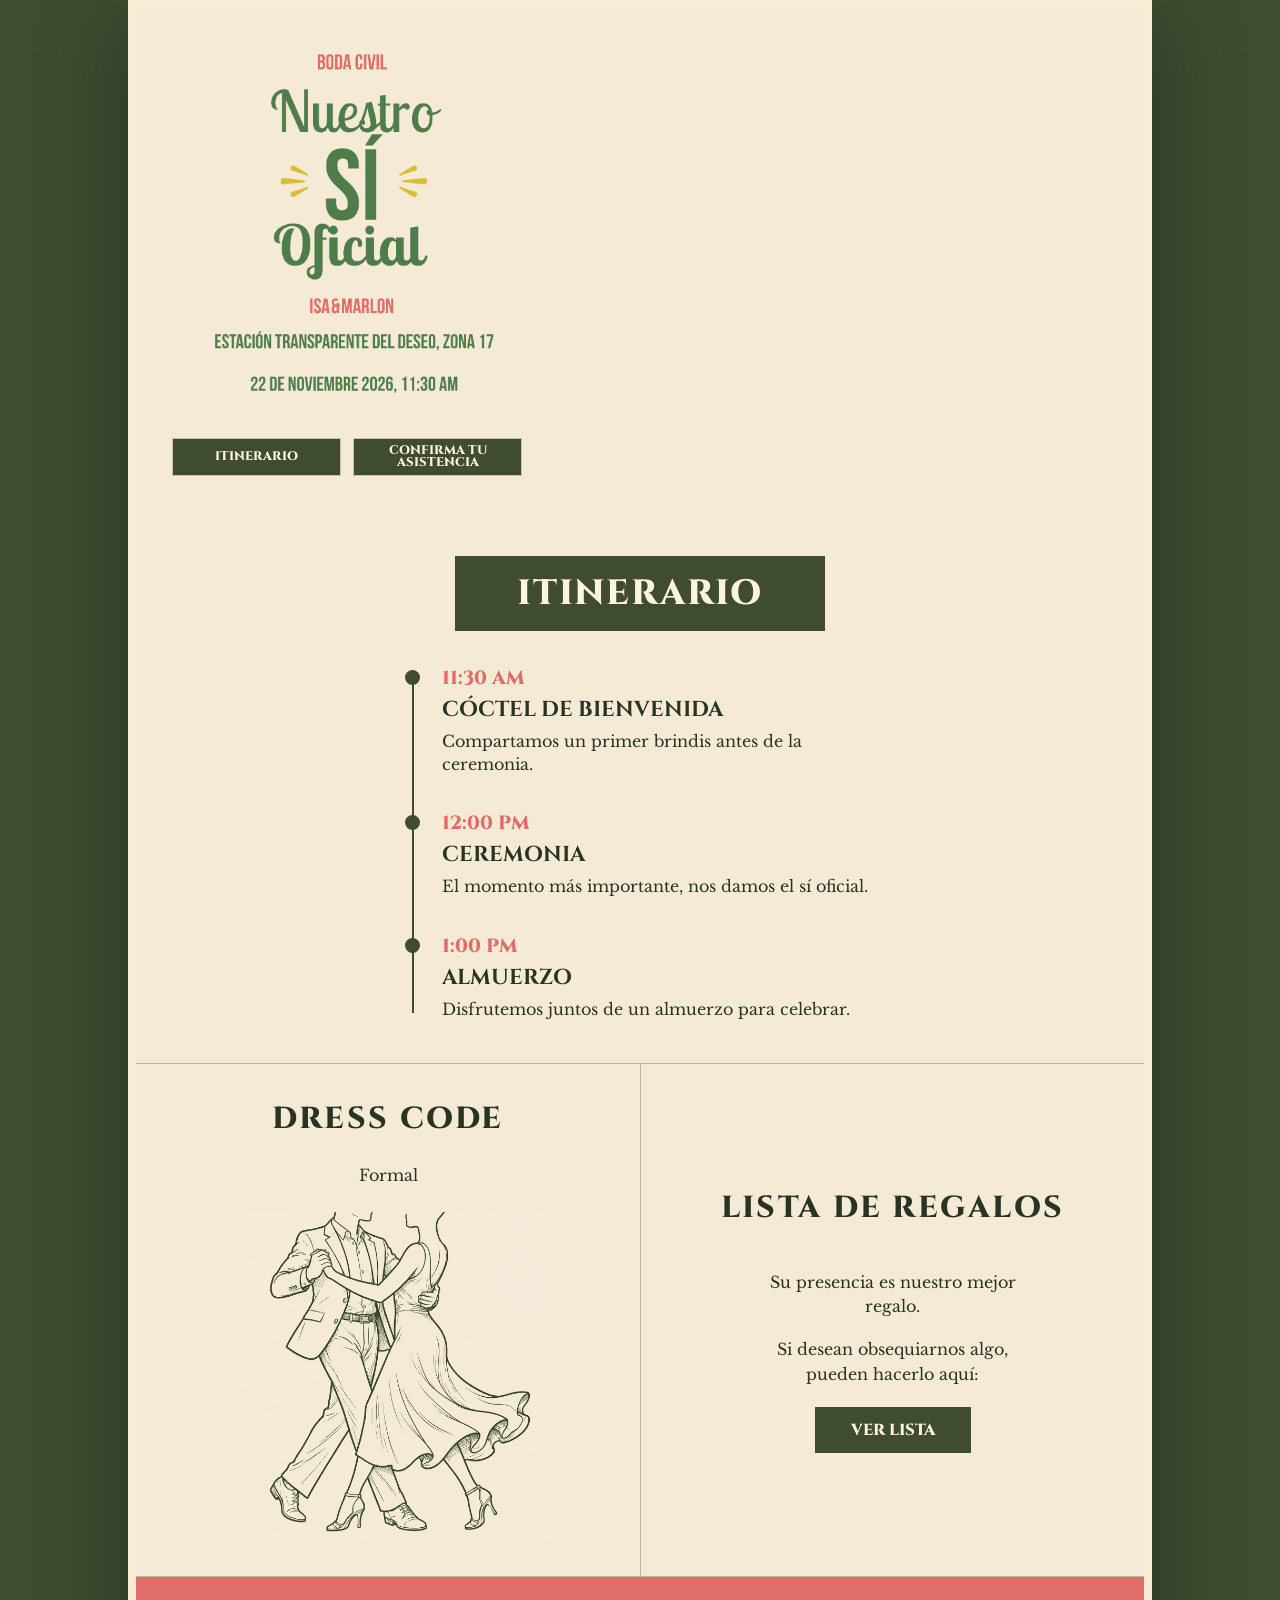
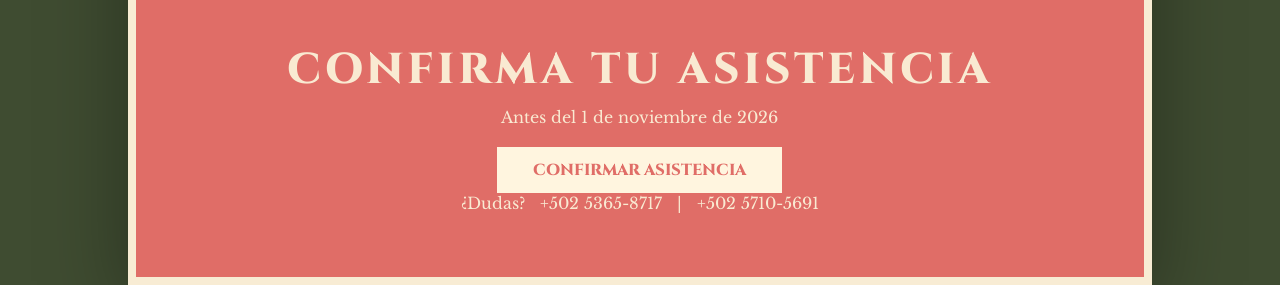
==== commit 115b3eb6: "changed civil wedding dresscode text" ====
--- a/civil/index.html
+++ b/civil/index.html
@@ -51,7 +51,7 @@
     <section class="info-grid">
       <article class="dress-code">
         <h2>Dress code</h2>
-        <p>Formal∏</p>
+        <p>Formal</p>
         <img class="dress-code-image" src="/civil/assets/dresscode.png" alt="Inspiración de vestimenta formal y semiformal para la boda civil" loading="lazy">
       </article>
 
